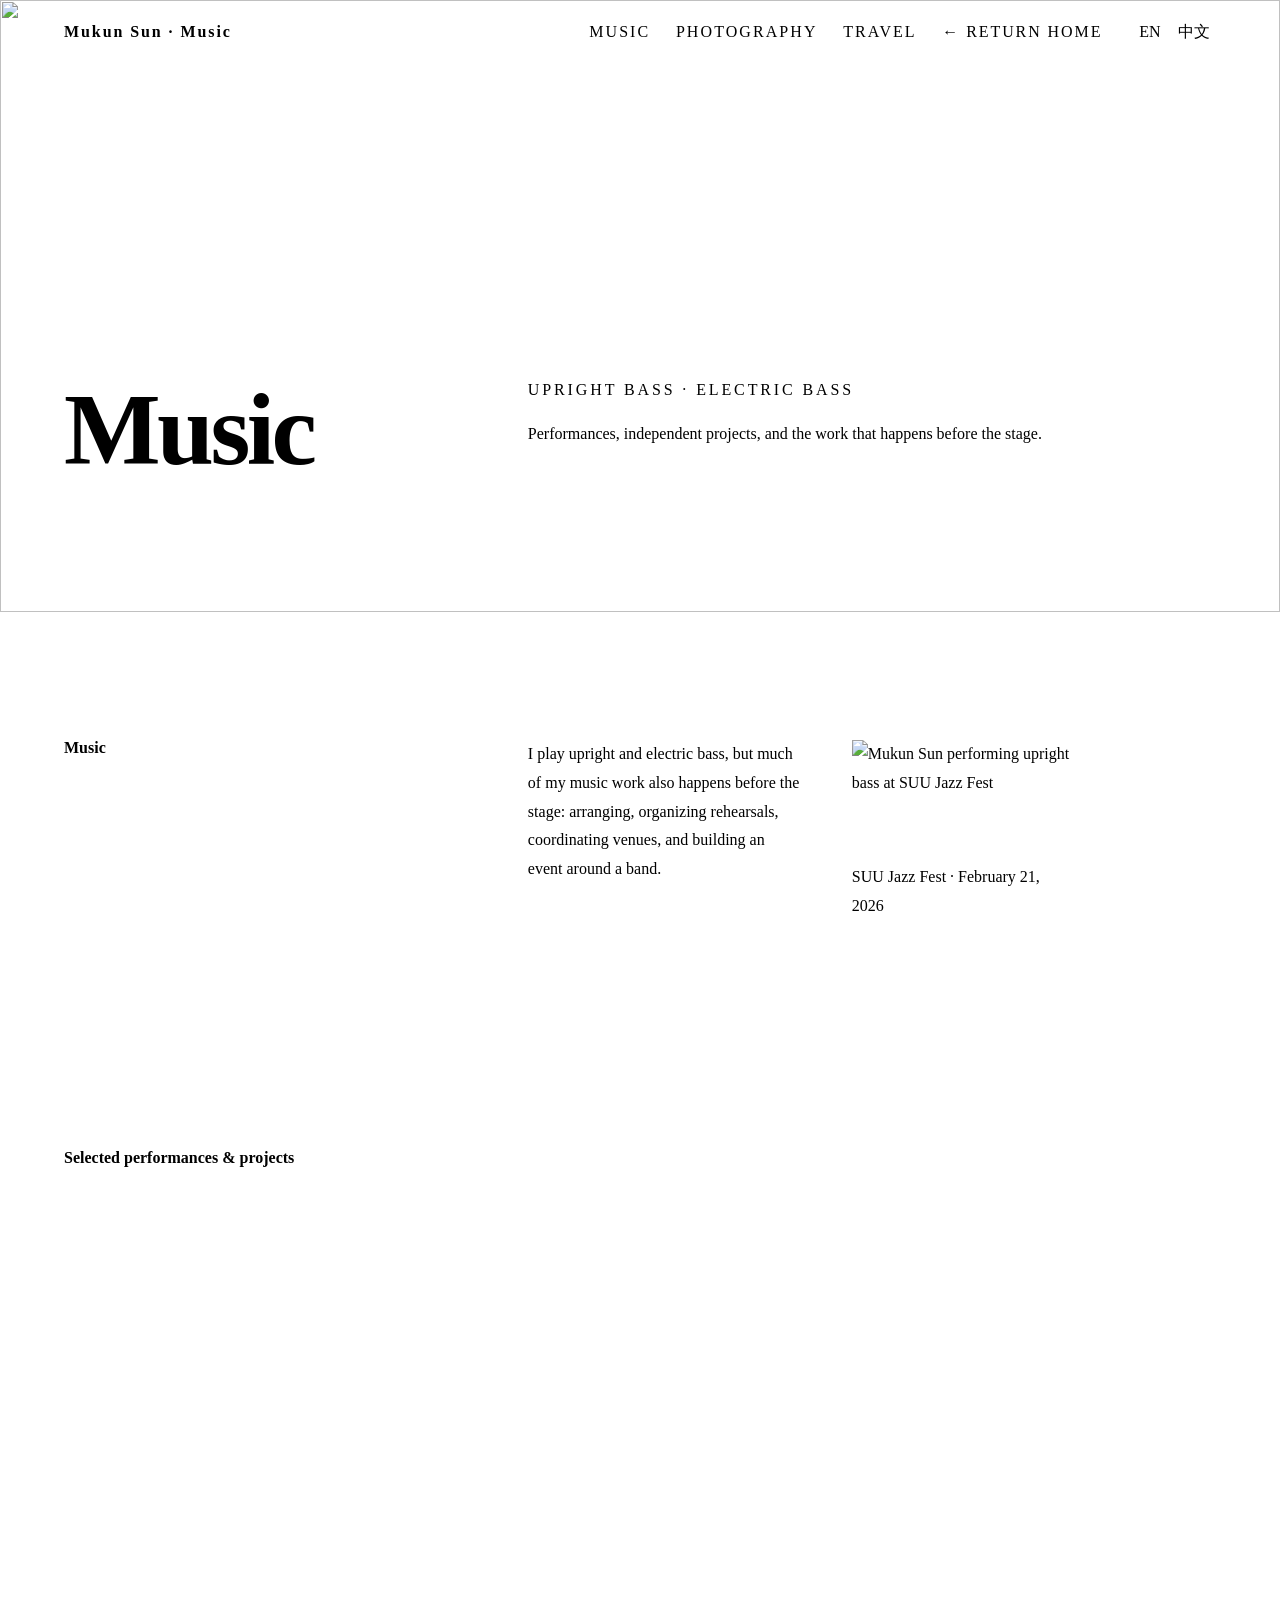
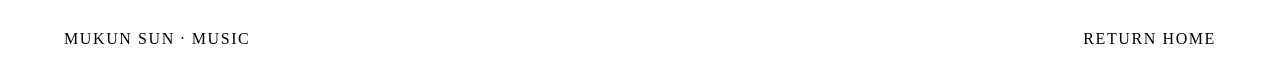
==== music.html @ 3b963588 "Configure mukunsun.com custom domain" ====
<!DOCTYPE html>
<html lang="en" class="no-js" data-language="en" data-page="music">
<head>
  <meta charset="utf-8">
  <meta name="viewport" content="width=device-width, initial-scale=1">
  <meta name="theme-color" content="#171411">
  <title>Music | Mukun Sun</title>
  <meta name="description" content="Performances, music projects, and study in upright and electric bass by Mukun Sun.">
  <link rel="canonical" href="https://mukunsun.com/music.html">
  <link rel="icon" href="assets/favicon.svg" type="image/svg+xml">
  <script>
  (function(root){
    root.className=root.className.replace('no-js','js');
    if(window.matchMedia&&window.matchMedia('(min-width: 40.001rem) and (pointer: fine) and (prefers-reduced-motion: no-preference)').matches) root.classList.add('motion-detail');
  })(document.documentElement);
  </script>
  <script src="theme.js"></script>
  <link rel="preconnect" href="https://fonts.googleapis.com">
  <link rel="preconnect" href="https://fonts.gstatic.com" crossorigin="">
  <link href="https://fonts.googleapis.com/css2?family=Noto+Sans+SC:wght@100..900&amp;family=Noto+Serif+SC:wght@200..900&amp;family=Fragment+Mono:ital@0;1&amp;display=swap" rel="stylesheet">
  <link rel="stylesheet" href="detail.css?v=20260806-title-update">
</head>
<body>
  <div class="progress" aria-hidden="true"></div>
  <nav class="detail-nav" id="music-nav" aria-label="Music navigation">
    <a class="brand" href="index.html">Mukun Sun · Music</a>
    <div class="nav-actions">
      <div class="links">
        <a href="music.html" aria-current="page">Music</a>
        <a href="photography.html">Photography</a>
        <a href="travel.html">Travel</a>
      </div>
      <details class="compact-nav">
        <summary aria-label="Open music navigation">Sections</summary>
        <div class="compact-links" role="navigation" aria-label="Music sections">
          <a href="music.html" aria-current="page">Music</a>
          <a href="photography.html">Photography</a>
          <a href="travel.html">Travel</a>
          <a href="index.html#outside-work">Return home</a>
        </div>
      </details>
      <a class="back-link" href="index.html#outside-work">← Return home</a>
      <div class="lang-switch" role="group" aria-label="Language">
        <button type="button" class="active" data-lang="en" aria-pressed="true">EN</button>
        <button type="button" data-lang="zh" aria-pressed="false">中文</button>
      </div>
    </div>
  </nav>

  <main class="detail-wrap">
    <header class="detail-hero" id="music-hero" data-outside-hero data-reveal>
      <div class="outside-hero-media" aria-hidden="true"><img src="assets/music/suu_jazz_fest/playing.webp" width="1726" height="964" alt="" decoding="async"></div>
      <h1>Music</h1>
      <div class="detail-hero-copy">
        <p class="detail-eyebrow">Upright Bass · Electric Bass</p>
        <p class="detail-deck">Performances, independent projects, and the work that happens before the stage.</p>
      </div>
    </header>

    <section class="detail-section music-page-intro" id="music-intro" aria-labelledby="music-intro-title" data-reveal>
      <h2 id="music-intro-title">Music</h2>
      <div class="detail-section-copy music-intro">
        <p class="music-intro-copy">I play upright and electric bass, but much of my music work also happens before the stage: arranging, organizing rehearsals, coordinating venues, and building an event around a band.</p>
        <figure class="detail-media music-lead" data-reveal="media">
          <a class="media-button" href="assets/music/suu_jazz_fest/playing.webp" data-enlarge><img src="assets/music/suu_jazz_fest/playing.webp" width="1726" height="964" alt="Mukun Sun performing upright bass at SUU Jazz Fest" loading="lazy" decoding="async"></a>
          <figcaption>SUU Jazz Fest · February 21, 2026</figcaption>
        </figure>
      </div>
    </section>

    <section class="detail-section music-page-content music-timeline" id="music-timeline" aria-labelledby="music-timeline-title" data-reveal>
      <h2 id="music-timeline-title">Selected performances &amp; projects</h2>

      <article class="music-event music-event--media" id="music-artist-finalist">
        <div class="music-event-meta"><time datetime="2026-04-14">Apr 14, 2026</time><span>Cedar City, Utah</span></div>
        <div class="music-event-copy">
          <h2>Finalist · SUU International Student Artist</h2>
          <p>Named a finalist, then organized rehearsals and coordinated the band for a performance at the SUU Alumni Center. Upright bass.</p>
        </div>
        <figure class="detail-media music-event-media" data-reveal="media">
          <a class="media-button" href="assets/music/nomination/with_friends.webp" data-enlarge><img src="assets/music/nomination/with_friends.webp" width="1279" height="1706" alt="Mukun Sun with the band for the SUU International Student Artist performance" loading="lazy" decoding="async"></a>
          <figcaption>After the Alumni Center performance</figcaption>
        </figure>
      </article>

      <article class="music-event music-event--media" id="music-student-center">
        <div class="music-event-meta"><time datetime="2026-03-31">Mar 31, 2026</time><span>Cedar City, Utah</span></div>
        <div class="music-event-copy"><h2>SUU Jazz Big Band</h2><p>Performed on upright bass with the Jazz Big Band at the SUU Student Center.</p><a class="music-watch" href="https://www.youtube.com/live/y3Lp73YiS2k?si=wjjuUlMY8UmV4IxE" target="_blank" rel="noopener noreferrer">Watch the performance ↗</a></div>
        <figure class="detail-media music-event-media" data-reveal="media"><a class="media-button" href="assets/music/jazz_in_the_room/jazz_in_the_room.jpg" data-enlarge><img src="assets/music/jazz_in_the_room/jazz_in_the_room.jpg" width="1446" height="903" alt="The SUU Jazz Big Band performing in the Student Center" loading="lazy" decoding="async"></a><figcaption>SUU Student Center</figcaption></figure>
      </article>

      <article class="music-event music-event--media" id="music-grand-ball">
        <div class="music-event-meta"><time datetime="2026-03-28">Mar 28, 2026</time><span>Hildale, Utah</span></div>
        <div class="music-event-copy"><h2>Grand Ball</h2><p>Invited to play upright bass with the jazz ensemble accompanying the Grand Ball.</p></div>
        <figure class="detail-media music-event-media" data-reveal="media"><a class="media-button" href="assets/music/grand_ball/headshot.webp" data-enlarge><img src="assets/music/grand_ball/headshot.webp" width="1086" height="1448" alt="Mukun Sun with the Grand Ball jazz ensemble in Hildale" loading="lazy" decoding="async"></a><figcaption>Grand Ball · Hildale, Utah</figcaption></figure>
      </article>

      <article class="music-event music-event--media" id="music-tbird">
        <div class="music-event-meta"><time datetime="2026-02">Feb–Mar 2026</time><span>Cedar City, Utah</span></div>
        <div class="music-event-copy"><h2>T-Bird Marching Band</h2><p>Joined as a substitute electric bassist and performed with the pep band during basketball games at the SUU arena.</p></div>
        <figure class="detail-media music-event-media" data-reveal="media"><a class="media-button" href="assets/music/tbird_marching_band/TMB.webp" data-enlarge><img src="assets/music/tbird_marching_band/TMB.webp" width="1086" height="1448" alt="Mukun Sun in a T-Bird jersey at a basketball game in the SUU arena" loading="lazy" decoding="async"></a><figcaption>T-Bird Marching Band · SUU arena</figcaption></figure>
      </article>

      <article class="music-event music-event--media" id="music-jazz-fest">
        <div class="music-event-meta"><time datetime="2026-02-21">Feb 21, 2026</time><span>Cedar City, Utah</span></div>
        <div class="music-event-copy"><h2>SUU Jazz Fest</h2><p>Performed on upright bass with the SUU Jazz Big Band at the Heritage Center.</p><a class="music-watch" href="https://www.youtube.com/live/OFijT_vkp8c?si=OqEdKbXtynljWJtd" target="_blank" rel="noopener noreferrer">Watch the performance ↗</a></div>
        <figure class="detail-media music-event-media" data-reveal="media"><a class="media-button" href="assets/music/suu_jazz_fest/performance.webp" data-enlarge><img src="assets/music/suu_jazz_fest/performance.webp" width="896" height="1193" alt="Mukun Sun playing upright bass on the SUU Jazz Fest stage" loading="lazy" decoding="async"></a><figcaption>Heritage Center · SUU Jazz Fest</figcaption></figure>
      </article>

      <article class="music-event music-event--media" id="music-campus-concert">
        <div class="music-event-meta"><time datetime="2024-11-16">Nov 16, 2024</time><span>Wuhan, China</span></div>
        <div class="music-event-copy"><h2>Independent Jazz Concert</h2><p>Produced a jazz concert at a campus café from start to finish: secured the venue, arranged music, organized rehearsals, designed and promoted the event, and led on-site execution.</p></div>
        <figure class="detail-media music-event-media" data-reveal="media"><a class="media-button" href="assets/music/jazz_concert/jazz_concert.webp" data-enlarge><img src="assets/music/jazz_concert/jazz_concert.webp" width="1448" height="1086" alt="Musicians gathered at the independently organized campus jazz concert" loading="lazy" decoding="async"></a><figcaption>Campus café jazz concert</figcaption></figure>
      </article>

      <article class="music-event music-event--media" id="music-welcome-gala">
        <div class="music-event-meta"><time datetime="2024-09-15">Sep 15, 2024</time><span>Wuhan, China</span></div>
        <div class="music-event-copy"><h2>Freshmen Welcome Gala</h2><p>While serving as one of the gala's promotion leads, I also assembled the band, organized rehearsals, and performed on stage.</p></div>
        <figure class="detail-media music-event-media" data-reveal="media"><a class="media-button" href="assets/music/welcome-gala/freshmen_welcome_gala.jpg" data-enlarge><img src="assets/music/welcome-gala/freshmen_welcome_gala.jpg" width="1440" height="960" alt="Band members at the Wuhan Polytechnic University freshmen welcome gala" loading="lazy" decoding="async"></a><figcaption>Freshmen Welcome Gala · Wuhan Polytechnic University</figcaption></figure>
      </article>

      <article class="music-event music-event--media" id="music-ni-jazz-bar">
        <div class="music-event-meta"><time datetime="2024-03-25">Mar 25, 2024</time><span>Wuhan, China</span></div>
        <div class="music-event-copy"><h2>NI Jazz Bar Jam Session</h2><p>Joined the jam session as a bassist.</p></div>
        <figure class="detail-media music-event-media" data-reveal="media"><a class="media-button" href="assets/music/jam_session/jam.webp" data-enlarge><img src="assets/music/jam_session/jam.webp" width="1672" height="941" alt="Mukun Sun playing electric bass at a jam session at NI Jazz Bar" loading="lazy" decoding="async"></a><figcaption>NI Jazz Bar · Wuhan</figcaption></figure>
      </article>

      <article class="music-event music-event--media" id="music-fashion-show">
        <div class="music-event-meta"><time datetime="2023-12-04">Dec 4, 2023</time><span>Wuhan, China</span></div>
        <div class="music-event-copy"><h2>Environmental Fashion Design Competition</h2><p>Rearranged "Just the Two of Us" for the warm-up performance, organized rehearsals, and designed the promotional poster.</p></div>
        <figure class="detail-media music-event-media" data-reveal="media"><a class="media-button" href="assets/music/environment/environment.webp" data-enlarge><img src="assets/music/environment/environment.webp" width="1448" height="1086" alt="The band performing at the Environmental Fashion Design Competition" loading="lazy" decoding="async"></a><figcaption>Warm-up performance · Wuhan</figcaption></figure>
      </article>
    </section>

    <section class="detail-section" id="music-study" aria-labelledby="music-study-title" data-reveal>
      <h2 id="music-study-title">Study</h2>
      <div class="detail-section-copy">
        <div class="music-study-row music-study-row--media" id="music-study-sun">
          <time datetime="2025-09">Sep 2025</time>
          <p>Studied with SUU professor Xun Sun.</p>
          <figure class="detail-media music-study-media" data-reveal="media"><a class="media-button" href="assets/music/mentors/xun_sun.webp" data-enlarge><img src="assets/music/mentors/xun_sun.webp" width="1920" height="1280" alt="Mukun Sun with SUU professor Xun Sun" loading="lazy" decoding="async"></a><figcaption>Southern Utah University · September 2025</figcaption></figure>
        </div>
        <div class="music-study-row music-study-row--media" id="music-study-burns">
          <time datetime="2023-07">Jul 2023</time>
          <p>Studied jazz bass with American bassist Daren Burns in Beijing.</p>
          <figure class="detail-media music-study-media" data-reveal="media"><a class="media-button" href="assets/music/mentors/daren_burns.webp" data-enlarge><img src="assets/music/mentors/daren_burns.webp" width="1086" height="1448" alt="Mukun Sun with jazz bassist Daren Burns in Beijing" loading="lazy" decoding="async"></a><figcaption>Beijing · July 2023</figcaption></figure>
        </div>
      </div>
    </section>
  </main>

  <dialog class="image-dialog" id="music-dialog" aria-label="Enlarged music image">
    <button class="dialog-close" type="button" data-dialog-close aria-label="Close image">×</button>
    <img alt="">
  </dialog>
  <footer class="footer" id="music-footer"><span>Mukun Sun · Music</span><a href="index.html#outside-work">Return home</a></footer>
  <script type="module" src="i18n.js?v=20260806-title-update"></script>
  <script type="module" src="detail.js?v=20260806-title-update"></script>
</body>
</html>
---- detail.css ----
/* Hallmark 路 shared detail shell · pre-emit critique: P5 H5 E5 S5 R5 V4 · genre: atmospheric editorial · tone: quiet, image-led · anchor: warm amber · macrostructure: image-integrated detail routes */
@import url('tokens.css');

*{box-sizing:border-box;}
html{overflow-x:clip;background:var(--color-paper);scroll-behavior:smooth;-webkit-text-size-adjust:100%;}
body{overflow-x:clip;margin:0;background:var(--color-paper);color:var(--color-ink);font-family:var(--font-body);font-weight:300;line-height:1.8;-webkit-font-smoothing:antialiased;}
a{color:inherit;text-decoration:none;}
button{font:inherit;}
h1,h2,h3{min-width:0;overflow-wrap:anywhere;}
:focus-visible{outline:2px solid var(--color-focus);outline-offset:4px;}
a:active,summary:active{color:var(--color-accent-bright);}
button:active:not(:disabled){background:var(--color-surface);color:var(--color-ink);}
button:disabled,[aria-disabled="true"]{opacity:.55;cursor:not-allowed;pointer-events:none;}

.progress{display:none;position:fixed;inset:0 auto auto 0;z-index:30;width:100%;height:2px;background:linear-gradient(90deg,var(--color-accent-deep),var(--color-accent-bright));transform:scaleX(0);transform-origin:left;will-change:transform;}
.detail-wrap{width:min(100% - 2 * clamp(20px,5vw,80px),1240px);margin-inline:auto;}
.detail-section{content-visibility:auto;contain-intrinsic-size:auto 700px;}
.music-event,.music-study-row{content-visibility:auto;contain-intrinsic-size:auto 420px;}
.detail-nav{position:fixed;inset:0 0 auto;z-index:20;display:flex;align-items:center;justify-content:space-between;gap:var(--space-sm);min-height:64px;padding-inline:clamp(20px,5vw,80px);border-bottom:1px solid var(--color-rule);background:var(--effect-nav-surface-soft);backdrop-filter:blur(var(--effect-nav-blur)) saturate(var(--effect-nav-saturation));-webkit-backdrop-filter:blur(var(--effect-nav-blur)) saturate(var(--effect-nav-saturation));transition:background var(--dur-medium) var(--ease-out),border-color var(--dur-medium) var(--ease-out);}
.detail-nav.solid{background:var(--effect-nav-surface);border-color:var(--color-rule);}
.detail-nav .brand{display:flex;align-items:center;min-height:44px;font-family:var(--font-display);font-size:var(--text-sm);font-weight:600;letter-spacing:.12em;color:var(--color-ink);white-space:nowrap;}
.detail-nav .links,.detail-nav .nav-actions{display:flex;align-items:center;gap:clamp(12px,2vw,28px);}
.detail-nav .links{font-size:var(--text-xs);letter-spacing:.13em;text-transform:uppercase;color:var(--color-muted);}
.detail-nav .links a,.detail-nav .back-link{display:flex;align-items:center;min-height:44px;white-space:nowrap;transition:color var(--dur-short) var(--ease-out);}
.detail-nav .links a:hover,.detail-nav .back-link:hover{color:var(--color-accent-bright);}
.detail-nav .back-link{font-size:var(--text-xs);letter-spacing:.12em;text-transform:uppercase;color:var(--color-muted);}
.lang-switch{display:inline-flex;align-items:center;border:1px solid var(--color-rule);border-radius:var(--radius-pill);font-size:var(--text-xs);color:var(--color-muted);}
.lang-switch button{min-width:44px;min-height:44px;padding-inline:var(--space-xs);border:0;border-radius:var(--radius-pill);background:transparent;color:inherit;cursor:pointer;white-space:nowrap;}
.lang-switch button:hover{color:var(--color-ink);}
.lang-switch button.active{background:var(--color-accent-bright);color:var(--color-accent-ink);}
.theme-toggle{display:grid;place-items:center;width:44px;height:44px;padding:0;border:1px solid var(--color-rule);border-radius:50%;background:transparent;color:var(--color-ink);font-size:1.05rem;line-height:1;cursor:pointer;transition:background var(--dur-short) var(--ease-out),color var(--dur-short) var(--ease-out),border-color var(--dur-short) var(--ease-out);}
.theme-toggle:hover{border-color:var(--color-accent);background:var(--color-surface);color:var(--color-accent-bright);}
.compact-nav{display:none;position:relative;font-size:var(--text-xs);letter-spacing:.12em;text-transform:uppercase;color:var(--color-muted);}
.compact-nav summary{display:flex;align-items:center;min-height:44px;padding-inline:var(--space-xs);cursor:pointer;list-style:none;white-space:nowrap;}
.compact-nav summary::-webkit-details-marker{display:none;}
.compact-nav summary::after{margin-left:var(--space-2xs);color:var(--color-accent-bright);content:"+";}
.compact-nav[open] summary::after{content:"−";}
.compact-links{position:absolute;top:calc(100% + var(--space-2xs));right:0;display:grid;min-width:min(76vw,260px);padding:var(--space-2xs);border:1px solid var(--color-rule);background:var(--color-paper-raised);box-shadow:0 18px 50px var(--color-shadow);}
.compact-links a{display:flex;align-items:center;min-height:44px;padding-inline:var(--space-sm);border-bottom:1px solid var(--color-rule);white-space:nowrap;}
.compact-links a:last-child{border-bottom:0;}

.detail-hero,.detail-section{display:grid;grid-template-columns:minmax(0,.72fr) minmax(0,1.28fr);gap:clamp(32px,6vw,88px);padding-block:clamp(72px,10vw,144px);border-bottom:1px solid var(--color-rule);}
.detail-hero{padding-top:clamp(128px,16vw,208px);}
.detail-hero[data-outside-hero]{position:relative;isolation:isolate;overflow:hidden;min-height:clamp(520px,68vh,760px);align-content:end;margin-inline:calc(-1 * clamp(20px,5vw,80px));padding-inline:clamp(20px,5vw,80px);border-bottom:0;}
.outside-hero-media{position:absolute;inset:0;z-index:-2;overflow:hidden;background:var(--color-paper-raised);}
.outside-hero-media::before{content:"";position:absolute;inset:0;z-index:1;background:var(--outside-hero-nav-scrim);}
.outside-hero-media::after{content:"";position:absolute;inset:0;background:var(--hero-scrim,var(--outside-hero-scrim));}
.outside-hero-media img{display:block;width:100%;height:100%;object-fit:cover;object-position:var(--hero-position,center);filter:brightness(var(--hero-brightness,var(--effect-outside-brightness))) saturate(var(--hero-saturation,var(--effect-outside-saturation)));}
.detail-hero[data-outside-hero] h1{color:var(--outside-hero-ink);}
.detail-hero[data-outside-hero] .detail-deck{color:var(--outside-hero-soft);}
.detail-hero[data-outside-hero] .detail-eyebrow{color:var(--outside-hero-ink);}
html[data-page="music"] .detail-hero[data-outside-hero]{--hero-position:center 46%;--hero-brightness:var(--effect-music-hero-brightness);--hero-saturation:var(--effect-music-hero-saturation);--hero-scrim:var(--music-hero-scrim);}
html[data-page="photography"] .detail-hero[data-outside-hero]{--hero-position:center 59%;}
html[data-page="travel"] .detail-hero[data-outside-hero]{--hero-position:center 52%;--hero-brightness:var(--effect-travel-hero-brightness);--hero-saturation:var(--effect-travel-hero-saturation);--hero-scrim:var(--travel-hero-scrim);}
html[data-page="campus"] .detail-hero[data-outside-hero]{--hero-position:center 40%;--hero-brightness:var(--effect-outside-brightness);--hero-saturation:var(--effect-outside-saturation);}
html[data-page="hotel"] .detail-hero[data-outside-hero]{--hero-position:center 45%;--hero-brightness:var(--effect-outside-brightness);--hero-saturation:var(--effect-outside-saturation);}
html[data-page="visual"] .detail-hero[data-outside-hero]{--hero-position:center 30%;--hero-brightness:var(--effect-outside-brightness);--hero-saturation:var(--effect-outside-saturation);}
html[data-page="teaching"] .detail-hero[data-outside-hero]{--hero-position:center 40%;--hero-brightness:var(--effect-outside-brightness);--hero-saturation:var(--effect-outside-saturation);}
.detail-hero h1,.detail-section h2{margin:0;font-family:var(--font-display);font-weight:600;line-height:1.05;color:var(--color-ink);text-wrap:balance;}
.detail-hero h1{font-size:clamp(3rem,8vw,7rem);letter-spacing:-.035em;}
html[data-page="photography"] .detail-hero h1{font-size:clamp(3.1rem,7vw,6.6rem);white-space:nowrap;overflow-wrap:normal;}
html[data-page="photography"] .detail-hero[data-outside-hero] h1{grid-column:1/-1;}
html[data-page="photography"] .detail-hero[data-outside-hero] .detail-hero-copy{grid-column:2;}
html[data-page="campus"] .detail-hero h1,html[data-page="hotel"] .detail-hero h1,html[data-page="visual"] .detail-hero h1{font-size:clamp(3rem,5vw,5rem);overflow-wrap:anywhere;word-break:normal;hyphens:none;text-wrap:wrap;}
html[data-page="teaching"] .detail-hero h1{font-size:clamp(3rem,5vw,5rem);overflow-wrap:anywhere;word-break:normal;hyphens:none;text-wrap:wrap;}
.detail-section h2{font-size:clamp(var(--text-xl),4vw,3rem);}
.detail-hero-copy,.detail-section-copy{max-width:68ch;min-width:0;}
.detail-hero-copy > :last-child,.detail-section-copy > :last-child{margin-bottom:0;}
.detail-eyebrow{margin:0 0 var(--space-md);font-size:var(--text-xs);letter-spacing:.18em;text-transform:uppercase;color:var(--color-accent-bright);}
.detail-deck{font-size:clamp(var(--text-md),2vw,var(--text-lg));line-height:1.65;color:var(--color-ink-soft);}
.detail-meta{font-size:var(--text-xs);letter-spacing:.12em;text-transform:uppercase;color:var(--color-muted);}

.detail-media{margin:0;min-width:0;}
.detail-media img{display:block;width:100%;height:auto;}
.detail-media figcaption{margin-top:var(--space-xs);font-size:var(--text-xs);color:var(--color-muted);}
/* Tall posters must fit the viewport: cap height, scale width to match, center. */
#visual-gallery .detail-media img{width:auto;max-width:100%;max-height:calc(100vh - 160px);margin-inline:auto;}
.visually-hidden{position:absolute!important;width:1px;height:1px;margin:-1px;padding:0;overflow:hidden;clip:rect(0 0 0 0);clip-path:inset(50%);white-space:nowrap;border:0;}
.detail-grid{display:grid;grid-template-columns:repeat(2,minmax(0,1fr));gap:clamp(16px,3vw,40px);align-items:start;}
.visual-grid .visual-feature{grid-column:1/-1;}
#visual-gallery{display:block;}
#visual-gallery .visual-grid{grid-template-columns:repeat(2,minmax(0,1fr));gap:clamp(16px,3vw,40px);}
@media(max-width:40rem){.visual-grid{grid-template-columns:minmax(0,1fr)}.visual-grid .visual-feature{grid-column:auto;}#visual-gallery .visual-grid{grid-template-columns:minmax(0,1fr);}}
.music-copy{max-width:none;}
.music-intro{display:grid;grid-template-columns:minmax(0,1fr) minmax(220px,.7fr);gap:clamp(24px,4vw,56px);align-items:start;}
.music-intro-copy{max-width:52ch;margin-top:0;font-size:var(--text-md);color:var(--color-ink-soft);}
.music-lead{max-width:360px;justify-self:end;}
.music-history,.music-study{margin-top:clamp(48px,7vw,88px);border-top:1px solid var(--color-rule);}
.music-history-label{margin:0;padding-block:var(--space-sm);font-size:var(--text-xs);font-weight:500;letter-spacing:.16em;text-transform:uppercase;color:var(--color-accent-bright);}
.music-entry{display:grid;grid-template-columns:minmax(132px,.34fr) minmax(0,1fr);gap:clamp(24px,4vw,56px);padding-block:clamp(28px,4vw,48px);border-top:1px solid var(--color-rule);}
.music-entry-meta{display:flex;flex-direction:column;gap:var(--space-2xs);font-size:var(--text-xs);letter-spacing:.08em;text-transform:uppercase;color:var(--color-muted);}
.music-entry-body{min-width:0;}
.music-entry-body h3{margin:0 0 var(--space-xs);font-family:var(--font-display);font-size:clamp(var(--text-md),2vw,var(--text-lg));font-weight:600;line-height:1.25;color:var(--color-ink);}
.music-entry-description{max-width:56ch;margin:0;color:var(--color-ink-soft);}
.music-entry-media{max-width:360px;margin-top:var(--space-md);}
.music-entry-media--landscape{max-width:560px;}
.music-watch{display:inline-flex;align-items:center;min-height:44px;margin-top:var(--space-xs);font-size:var(--text-xs);letter-spacing:.08em;text-transform:uppercase;color:var(--color-accent-bright);}
.music-watch:hover{color:var(--color-ink);}
.music-study-row{display:grid;grid-template-columns:minmax(132px,.34fr) minmax(0,1fr);gap:clamp(24px,4vw,56px);padding-block:var(--space-sm);border-top:1px solid var(--color-rule);}
.music-study-row time{font-size:var(--text-xs);letter-spacing:.08em;text-transform:uppercase;color:var(--color-muted);}
.music-study-row p{margin:0;color:var(--color-ink-soft);}
.music-page-intro{display:grid;grid-template-columns:minmax(0,.72fr) minmax(0,1.28fr);gap:clamp(32px,6vw,88px);padding-block:clamp(72px,10vw,144px);border-bottom:1px solid var(--color-rule);}
.music-page-content{display:block;grid-column:1/-1;padding-block:clamp(56px,8vw,104px);border-bottom:1px solid var(--color-rule);}
.music-timeline>h2{margin:0 0 var(--space-md);font-family:var(--font-display);font-size:clamp(var(--text-xl),4vw,3rem);font-weight:600;line-height:1.05;color:var(--color-ink);}
.music-event{display:grid;grid-template-columns:minmax(132px,.34fr) minmax(0,1fr);gap:clamp(24px,4vw,56px);padding-block:clamp(28px,4vw,48px);border-top:1px solid var(--color-rule);}
.music-event--media{grid-template-columns:minmax(132px,.28fr) minmax(0,1fr) minmax(240px,.72fr);}
.music-event:not(.music-event--media) .music-event-copy{grid-column:2/-1;max-width:68ch;}
.music-event-meta{display:flex;flex-direction:column;gap:var(--space-2xs);font-size:var(--text-xs);letter-spacing:.08em;text-transform:uppercase;color:var(--color-muted);}
.music-event-copy{min-width:0;}
.music-event-copy h2{margin:0 0 var(--space-xs);font-family:var(--font-display);font-size:clamp(var(--text-md),2vw,var(--text-lg));font-weight:600;line-height:1.25;color:var(--color-ink);}
.music-event-copy p{max-width:56ch;margin:0;color:var(--color-ink-soft);}
.music-event-media{min-width:0;align-self:start;}
.music-event-gallery{display:grid;grid-template-columns:repeat(2,minmax(0,1fr));gap:var(--space-xs);min-width:0;align-self:start;}
.music-event-gallery .detail-media{margin:0;}
.music-study-row--media{grid-template-columns:minmax(132px,.28fr) minmax(0,1fr) minmax(200px,.58fr);align-items:start;}
.music-study-media{min-width:0;margin:0;}
.photography-intro,.travel-intro{margin-top:0;margin-bottom:clamp(32px,5vw,64px);color:var(--color-ink-soft);}
#photography-gallery{display:block;}
.photography-gallery-head{display:grid;grid-template-columns:minmax(0,1fr) minmax(0,.72fr);align-items:center;gap:clamp(24px,4vw,56px);padding-block:var(--space-lg);border-top:1px solid var(--color-rule);border-bottom:1px solid var(--color-rule);}
.photography-gallery-head h2{font-size:clamp(2.5rem,4vw,3.75rem);white-space:nowrap;overflow-wrap:normal;}
.photography-gallery-head .photography-intro{justify-self:end;max-width:52ch;margin:0;}
.photography-gallery-body{width:100%;margin-top:clamp(40px,6vw,80px);}
.photography-sequence{display:grid;grid-template-columns:repeat(2,minmax(0,1fr));gap:clamp(24px,4vw,56px);align-items:start;}
.photography-frame--landscape{grid-column:1/-1;max-width:none;}
.photography-frame--portrait .media-button{aspect-ratio:3/4;overflow:hidden;}
.photography-frame--landscape .media-button{aspect-ratio:4/3;overflow:hidden;}
.photography-frame .media-button img{width:100%;height:100%;object-fit:cover;}
.travel-ledger{border-top:1px solid var(--color-rule);}
.travel-region{display:grid;grid-template-columns:minmax(132px,.38fr) minmax(0,1fr);gap:clamp(24px,4vw,56px);padding-block:clamp(28px,4vw,48px);border-bottom:1px solid var(--color-rule);}
.travel-region h2{font-size:clamp(var(--text-md),2vw,var(--text-lg));line-height:1.25;}
.travel-region-copy{display:grid;gap:var(--space-sm);}
.travel-region-copy p{display:grid;grid-template-columns:minmax(112px,.28fr) minmax(0,1fr);gap:var(--space-sm);margin:0;color:var(--color-ink-soft);}
.travel-region-copy strong{font-weight:500;color:var(--color-ink);}
.travel-note-copy h2{margin:0;font-size:clamp(var(--text-lg),3vw,var(--text-xl));}
.travel-note-copy .detail-meta{margin-top:0;}
.media-button{display:block;min-width:0;color:inherit;}
.media-button img{transition:opacity var(--dur-short) var(--ease-out);}
.media-button:hover img{opacity:.86;}
.media-button:focus-visible,.dialog-close:focus-visible{outline:2px solid var(--color-focus);outline-offset:4px;}

[data-reveal]{opacity:1;transform:none;}
html.js.motion-detail [data-reveal]{opacity:0;transform:translate3d(0,var(--space-md),0);transition:opacity var(--dur-medium) var(--ease-out),transform var(--dur-medium) var(--ease-out);}
html.js.motion-detail [data-reveal="media"]{transform:scale(1.015);}
html.js.motion-detail [data-reveal].is-visible{opacity:1;transform:translate3d(0,0,0);}
.image-dialog{max-width:min(94vw,1400px);max-height:94vh;padding:0;border:1px solid var(--color-rule);background:var(--color-paper-raised);color:var(--color-ink);overflow:auto;opacity:0;transform:translateY(14px) scale(.985);transition:opacity var(--dur-medium) var(--ease-out),transform var(--dur-medium) var(--ease-out);}
.image-dialog.is-open{opacity:1;transform:none;}
.image-dialog.is-closing{opacity:0;transform:translateY(10px) scale(.99);}
.image-dialog::backdrop{background:var(--effect-dialog-backdrop);opacity:0;transition:opacity var(--dur-medium) var(--ease-out);}
.image-dialog.is-open::backdrop{opacity:1;}
.image-dialog[open]{display:block;}
.image-dialog img{display:block;width:auto;max-width:100%;height:auto;max-height:calc(94vh - 2px);margin:auto;object-fit:contain;}
.dialog-close{position:absolute;top:var(--space-2xs);right:var(--space-2xs);display:grid;place-items:center;min-width:44px;min-height:44px;border:1px solid var(--color-rule);border-radius:var(--radius-pill);background:var(--color-paper-raised);color:var(--color-ink);cursor:pointer;}
.footer{width:min(100% - 2 * clamp(20px,5vw,80px),1240px);margin-inline:auto;display:flex;align-items:center;justify-content:space-between;gap:var(--space-sm);padding-block:var(--space-lg);border-top:1px solid var(--color-rule);font-size:var(--text-xs);letter-spacing:.1em;text-transform:uppercase;color:var(--color-muted);}
.footer a{display:flex;align-items:center;min-height:44px;color:var(--color-ink-soft);transition:color var(--dur-short) var(--ease-out);}
.footer a:hover{color:var(--color-accent-bright);}
html[lang="zh-CN"] .detail-section p{line-height:1.85;}

@media (pointer:fine) and (min-width:40.001rem) and (prefers-reduced-motion:no-preference){.progress{display:block;}}
@media(max-width:60rem){.detail-hero,.detail-section,.music-page-intro{grid-template-columns:minmax(0,1fr);}.music-event--media,.music-study-row--media{grid-template-columns:minmax(132px,.32fr) minmax(0,1fr);}.music-event-media,.music-event-gallery,.music-study-media{grid-column:2;}}
@media(max-width:60rem){.photography-gallery-head{grid-template-columns:minmax(0,1fr);gap:var(--space-sm);}.photography-gallery-head .photography-intro{justify-self:start;}}
@media(max-width:60rem),(pointer:coarse){.compact-nav{display:block;}.detail-nav .links,.detail-nav .back-link{display:none;}}
@media(max-width:40rem){.detail-grid{grid-template-columns:minmax(0,1fr)}.music-intro,.music-entry,.music-study-row,.music-study-row--media{grid-template-columns:minmax(0,1fr)}.music-event,.music-event--media{grid-template-columns:minmax(0,1fr)}.music-event-copy,.music-event:not(.music-event--media) .music-event-copy,.music-event-media,.music-event-gallery,.music-study-media{grid-column:auto;}.music-event-gallery{grid-template-columns:minmax(0,1fr);}.music-lead{max-width:none;justify-self:stretch;}.music-entry,.music-study-row{gap:var(--space-xs);}.music-entry-meta,.music-event-meta{flex-direction:row;flex-wrap:wrap;gap:var(--space-2xs) var(--space-sm);}.music-entry-media,.music-entry-media--landscape{max-width:none;}.photography-gallery-head{grid-template-columns:minmax(0,1fr);gap:var(--space-sm);}.photography-gallery-head h2{white-space:normal;overflow-wrap:anywhere;}.photography-gallery-head .photography-intro{justify-self:start;}.photography-sequence,.travel-region,.travel-region-copy p{grid-template-columns:minmax(0,1fr)}.photography-frame--landscape{grid-column:auto;}a,button,summary{min-height:44px;}.detail-nav .brand{max-width:calc(100vw - 212px);overflow:hidden;text-overflow:ellipsis;}.detail-nav .nav-actions{margin-left:auto;}.detail-hero,.detail-section{padding-block:var(--space-2xl);}.detail-hero{padding-top:clamp(112px,28vw,144px);}.detail-hero[data-outside-hero]{min-height:560px;margin-inline:calc(-1 * clamp(20px,5vw,80px));padding-inline:clamp(20px,5vw,80px);padding-bottom:var(--space-2xl);}html[data-page="photography"] .detail-hero h1{font-size:clamp(2.35rem,12vw,4rem);white-space:nowrap;}html[data-page="photography"] .detail-hero[data-outside-hero] .detail-hero-copy{grid-column:auto;}html[data-page="travel"] .outside-hero-media img{object-position:66% center;}html[data-page="photography"] .outside-hero-media img{object-position:46% center;}}
@media(max-width:30rem){.detail-nav .brand{display:none;}.detail-nav .nav-actions{width:100%;justify-content:flex-end;}}
@media(max-width:40rem){.footer{flex-direction:column;align-items:flex-start;gap:var(--space-2xs);}}
@media(max-width:40rem),(pointer:coarse){[data-reveal]{opacity:1!important;transform:none!important;transition:none!important;}}
@media(prefers-reduced-motion:reduce){html{scroll-behavior:auto}[data-reveal]{opacity:1!important;transform:none!important;transition:none!important;}.progress{display:none!important;}.image-dialog,.image-dialog::backdrop{opacity:1!important;transform:none!important;transition:none!important;}}
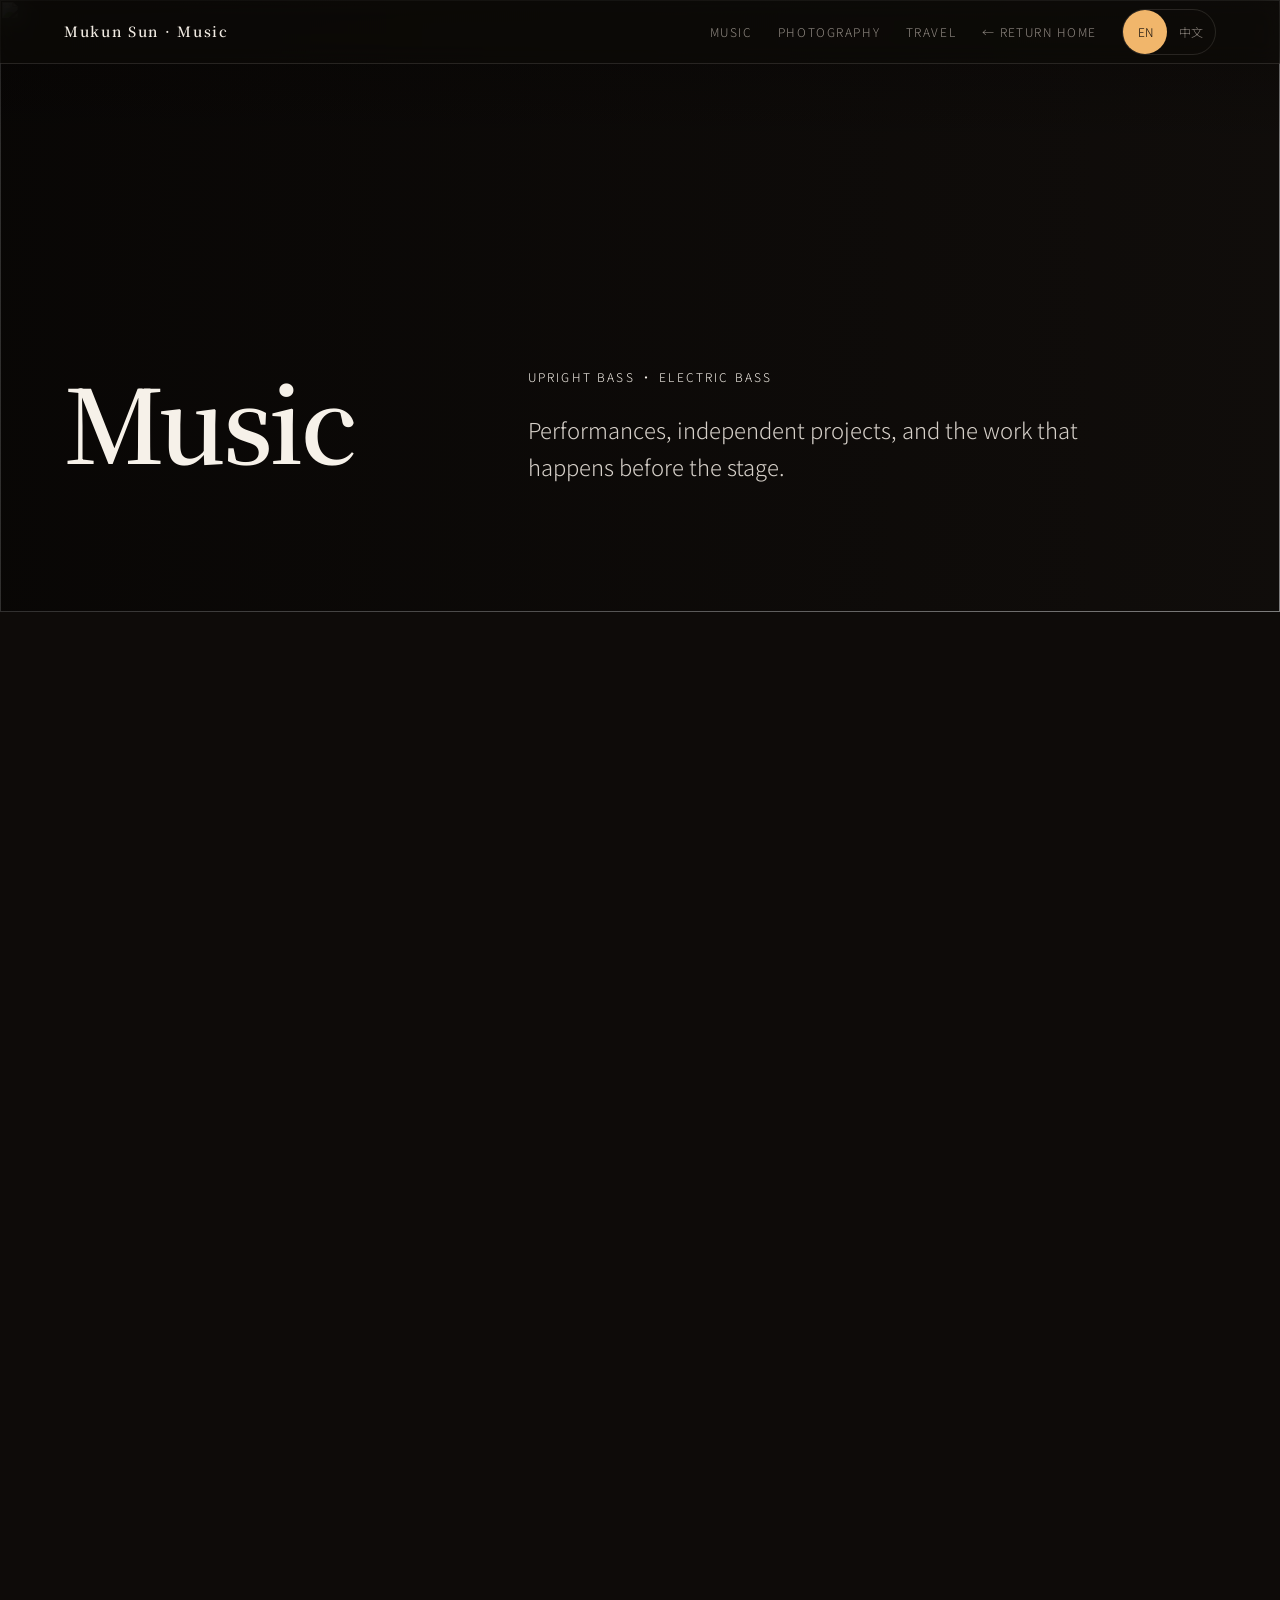
==== commit 6718f4f6: "Sync portfolio with current resume and simplify hero" ====
--- a/music.html
+++ b/music.html
@@ -18,7 +18,7 @@
   <link rel="preconnect" href="https://fonts.googleapis.com">
   <link rel="preconnect" href="https://fonts.gstatic.com" crossorigin="">
   <link href="https://fonts.googleapis.com/css2?family=Noto+Sans+SC:wght@100..900&amp;family=Noto+Serif+SC:wght@200..900&amp;family=Fragment+Mono:ital@0;1&amp;display=swap" rel="stylesheet">
-  <link rel="stylesheet" href="detail.css?v=20260806-title-update">
+  <link rel="stylesheet" href="detail.css?v=20260930-preview">
 </head>
 <body>
   <div class="progress" aria-hidden="true"></div>
@@ -154,7 +154,7 @@
     <img alt="">
   </dialog>
   <footer class="footer" id="music-footer"><span>Mukun Sun · Music</span><a href="index.html#outside-work">Return home</a></footer>
-  <script type="module" src="i18n.js?v=20260806-title-update"></script>
-  <script type="module" src="detail.js?v=20260806-title-update"></script>
+  <script type="module" src="i18n.js?v=20261026-resume"></script>
+  <script type="module" src="detail.js?v=20260930-preview"></script>
 </body>
 </html>
--- a/detail.css
+++ b/detail.css
@@ -38,6 +38,12 @@
 .compact-links{position:absolute;top:calc(100% + var(--space-2xs));right:0;display:grid;min-width:min(76vw,260px);padding:var(--space-2xs);border:1px solid var(--color-rule);background:var(--color-paper-raised);box-shadow:0 18px 50px var(--color-shadow);}
 .compact-links a{display:flex;align-items:center;min-height:44px;padding-inline:var(--space-sm);border-bottom:1px solid var(--color-rule);white-space:nowrap;}
 .compact-links a:last-child{border-bottom:0;}
+.contribution-list{margin:0;min-width:0;}
+.contribution-list>div{display:grid;grid-template-columns:minmax(0,.7fr) minmax(0,1.3fr);gap:var(--space-lg);padding-block:var(--space-lg);border-top:1px solid var(--color-rule);}
+.contribution-list>div:first-child{padding-top:0;border:0;}
+.contribution-list dt{font-size:var(--text-md);font-weight:500;color:var(--color-ink);}
+.contribution-list dd{margin:0;color:var(--color-ink-soft);}
+@media(max-width:40rem){.contribution-list>div{grid-template-columns:minmax(0,1fr);gap:var(--space-xs);}}
 
 .detail-hero,.detail-section{display:grid;grid-template-columns:minmax(0,.72fr) minmax(0,1.28fr);gap:clamp(32px,6vw,88px);padding-block:clamp(72px,10vw,144px);border-bottom:1px solid var(--color-rule);}
 .detail-hero{padding-top:clamp(128px,16vw,208px);}
@@ -141,7 +147,7 @@
 [data-reveal]{opacity:1;transform:none;}
 html.js.motion-detail [data-reveal]{opacity:0;transform:translate3d(0,var(--space-md),0);transition:opacity var(--dur-medium) var(--ease-out),transform var(--dur-medium) var(--ease-out);}
 html.js.motion-detail [data-reveal="media"]{transform:scale(1.015);}
-html.js.motion-detail [data-reveal].is-visible{opacity:1;transform:translate3d(0,0,0);}
+html.js.motion-detail [data-reveal].is-visible{opacity:1;transform:none;}
 .image-dialog{max-width:min(94vw,1400px);max-height:94vh;padding:0;border:1px solid var(--color-rule);background:var(--color-paper-raised);color:var(--color-ink);overflow:auto;opacity:0;transform:translateY(14px) scale(.985);transition:opacity var(--dur-medium) var(--ease-out),transform var(--dur-medium) var(--ease-out);}
 .image-dialog.is-open{opacity:1;transform:none;}
 .image-dialog.is-closing{opacity:0;transform:translateY(10px) scale(.99);}
